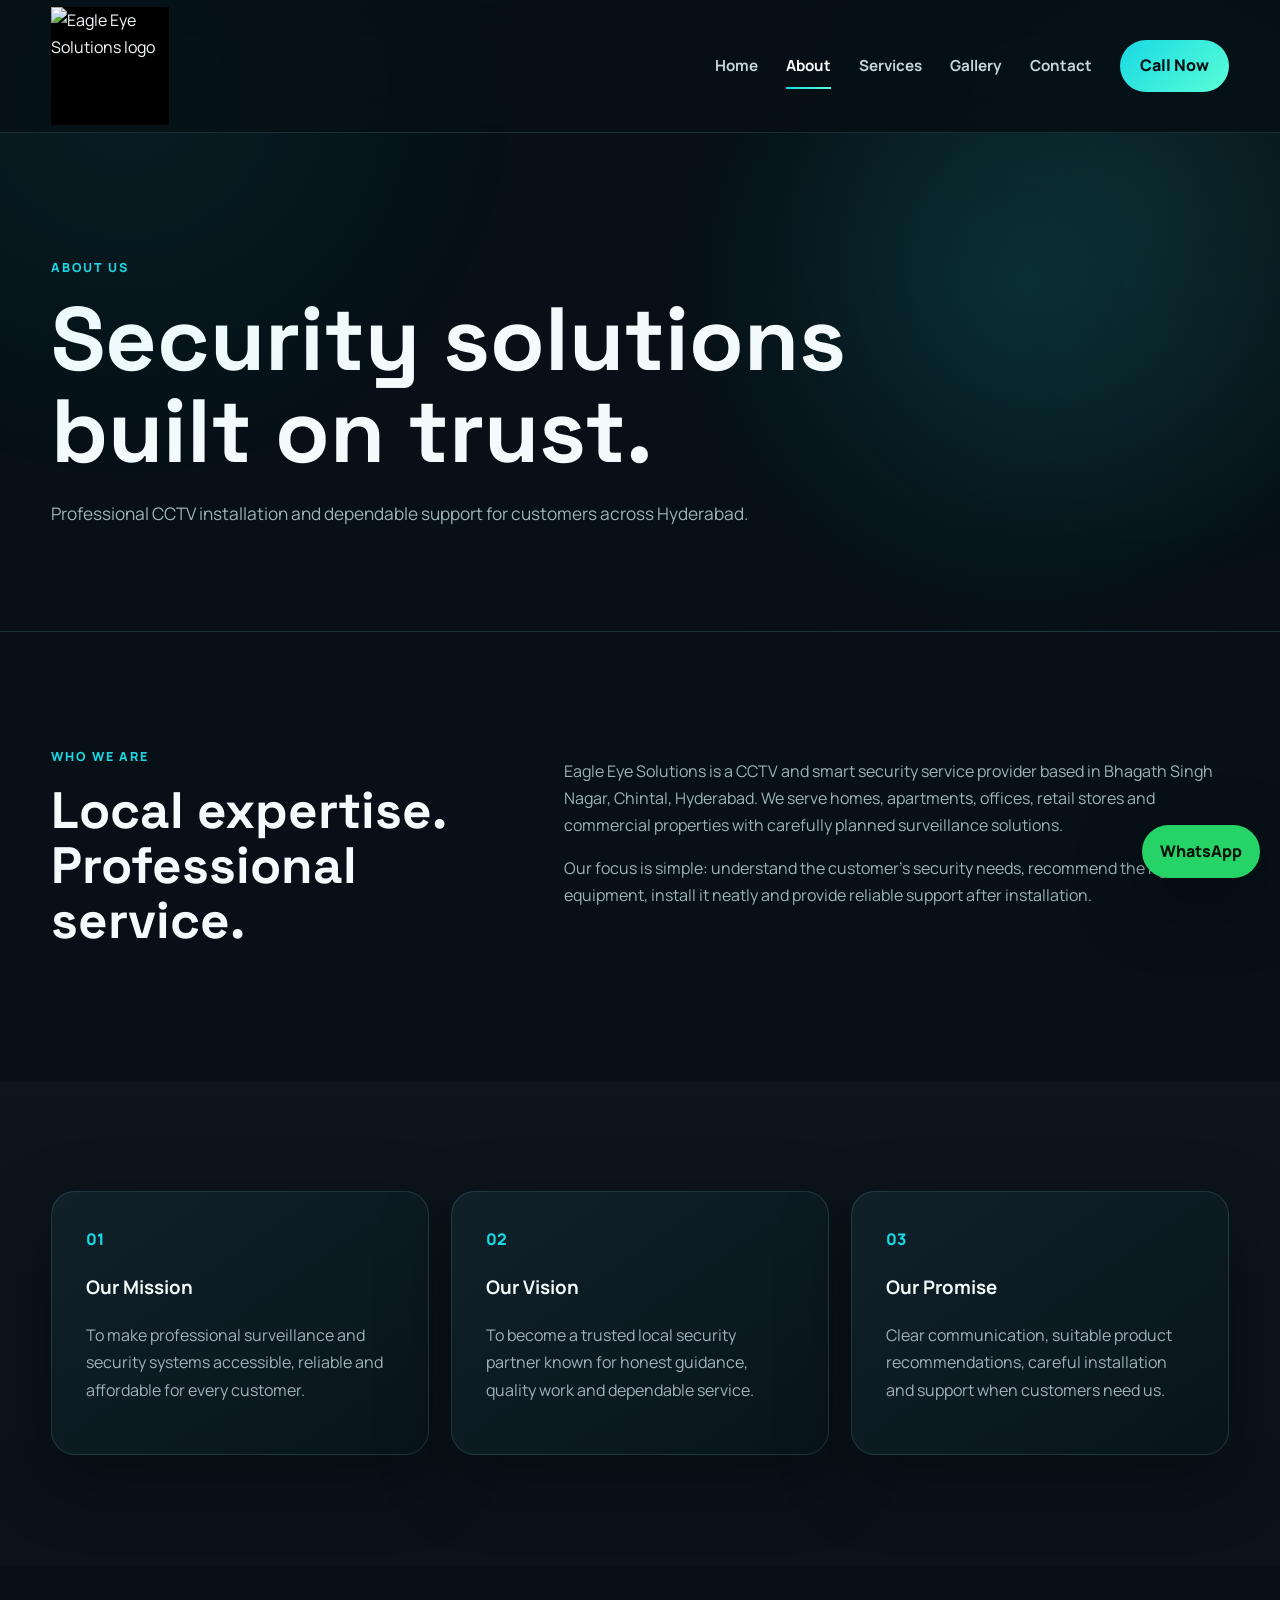
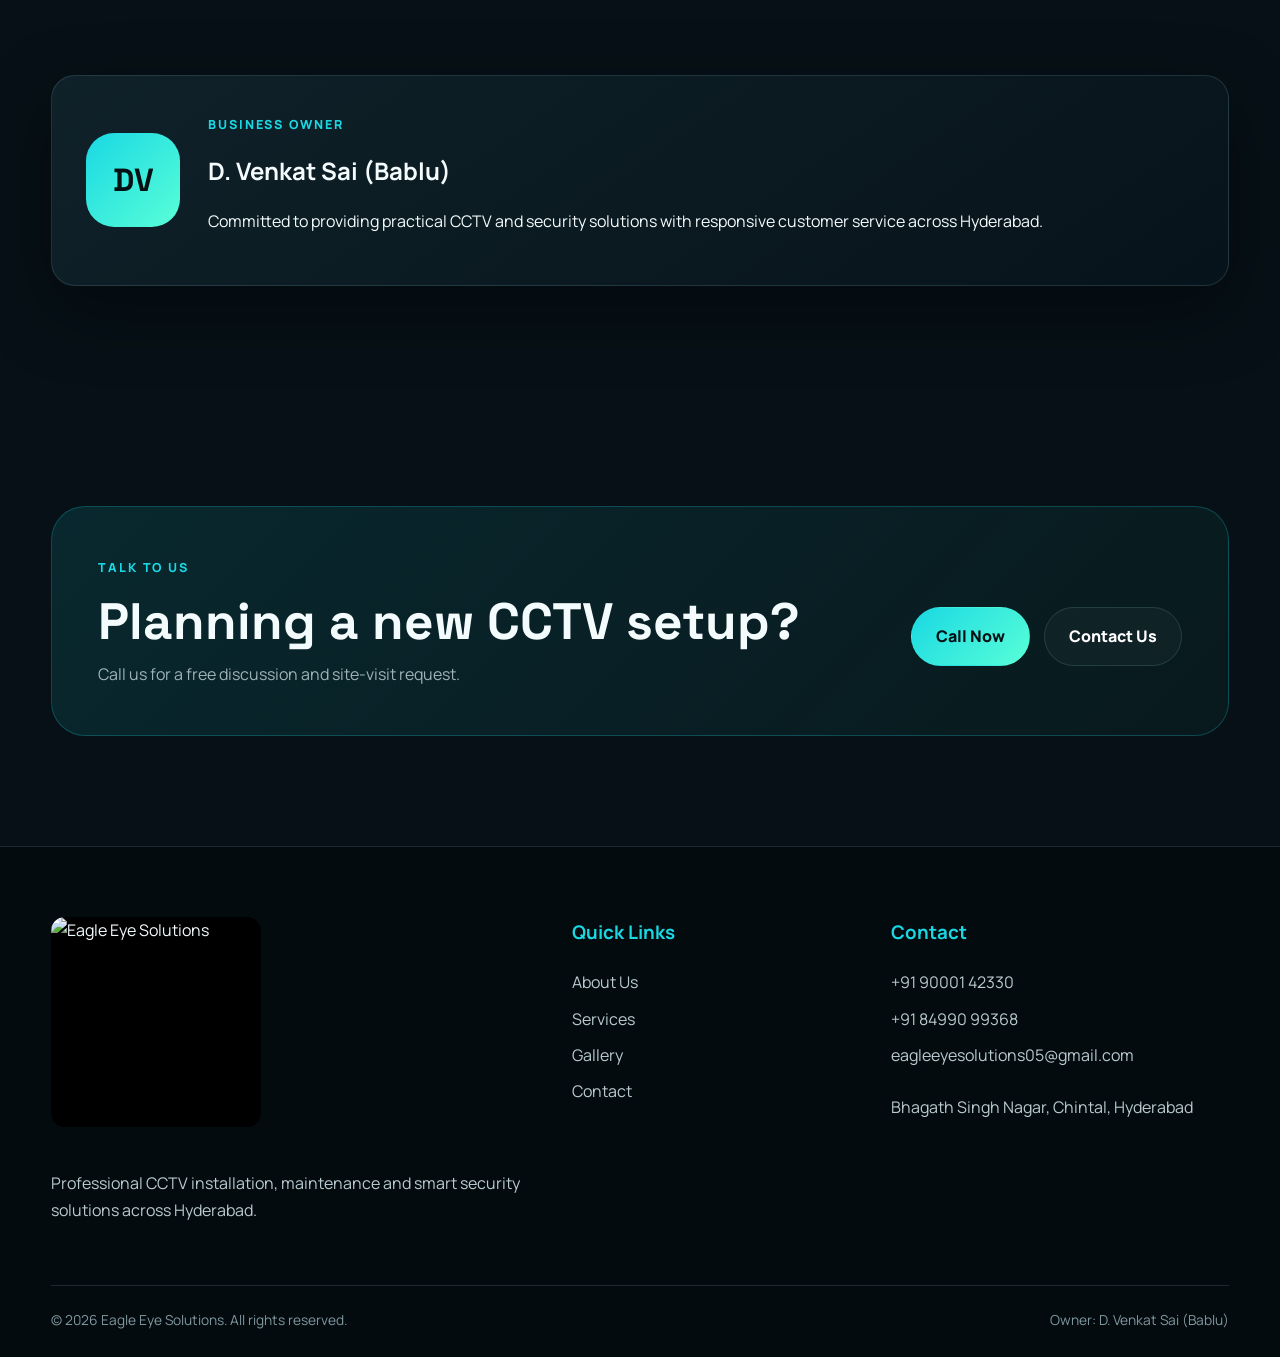
==== about.html @ 1515a349 "Add files via upload" ====
<!doctype html>
<html lang="en"><head>
<meta charset="utf-8"><meta name="viewport" content="width=device-width,initial-scale=1">
<title>About Us | Eagle Eye Solutions</title>
<meta name="description" content="Learn about Eagle Eye Solutions, a Hyderabad-based CCTV and security solutions provider led by D. Venkat Sai (Bablu).">

<link rel="preconnect" href="https://fonts.googleapis.com">
<link rel="preconnect" href="https://fonts.gstatic.com" crossorigin>
<link href="https://fonts.googleapis.com/css2?family=Manrope:wght@400;500;600;700;800&family=Space+Grotesk:wght@500;600;700&display=swap" rel="stylesheet">
<link rel="icon" href="favicon.ico">
<link rel="stylesheet" href="styles.css">
<script defer src="script.js"></script>

</head><body>

<header class="site-header" id="top">
  <div class="container nav-wrap">
    <a class="brand" href="index.html" aria-label="Eagle Eye Solutions home">
      <img src="assets/images/logo.jpg" alt="Eagle Eye Solutions logo">
    </a>
    <button class="menu-toggle" aria-label="Open navigation" aria-expanded="false">
      <span></span><span></span><span></span>
    </button>
    <nav class="main-nav" aria-label="Primary navigation">
      <a href="index.html">Home</a>
      <a href="about.html">About</a>
      <a href="services.html">Services</a>
      <a href="gallery.html">Gallery</a>
      <a href="contact.html">Contact</a>
    </nav>
    <a class="nav-call" href="tel:+919000142330">Call Now</a>
  </div>
</header>

<main>
<section class="page-hero"><div class="container reveal"><span class="eyebrow">About Us</span><h1>Security solutions built on trust.</h1><p>Professional CCTV installation and dependable support for customers across Hyderabad.</p></div></section>
<section class="section"><div class="container split">
  <div class="reveal"><span class="eyebrow">Who We Are</span><h2 class="section-title">Local expertise. Professional service.</h2></div>
  <div class="reveal"><p>Eagle Eye Solutions is a CCTV and smart security service provider based in Bhagath Singh Nagar, Chintal, Hyderabad. We serve homes, apartments, offices, retail stores and commercial properties with carefully planned surveillance solutions.</p><p>Our focus is simple: understand the customer's security needs, recommend the right equipment, install it neatly and provide reliable support after installation.</p></div>
</div></section>
<section class="section section-alt"><div class="container values-grid">
  <article class="value-card reveal"><span>01</span><h3>Our Mission</h3><p>To make professional surveillance and security systems accessible, reliable and affordable for every customer.</p></article>
  <article class="value-card reveal"><span>02</span><h3>Our Vision</h3><p>To become a trusted local security partner known for honest guidance, quality work and dependable service.</p></article>
  <article class="value-card reveal"><span>03</span><h3>Our Promise</h3><p>Clear communication, suitable product recommendations, careful installation and support when customers need us.</p></article>
</div></section>
<section class="section"><div class="container owner-card reveal">
  <div class="owner-badge">DV</div>
  <div><span class="eyebrow">Business Owner</span><h2>D. Venkat Sai (Bablu)</h2><p>Committed to providing practical CCTV and security solutions with responsive customer service across Hyderabad.</p></div>
</div></section>
<section class="section"><div class="container cta-panel reveal"><div><span class="eyebrow">Talk to Us</span><h2>Planning a new CCTV setup?</h2><p>Call us for a free discussion and site-visit request.</p></div><div class="cta-actions"><a class="btn btn-primary" href="tel:+919000142330">Call Now</a><a class="btn btn-secondary" href="contact.html">Contact Us</a></div></div></section>
</main>

<footer class="site-footer">
  <div class="container footer-grid">
    <div class="footer-brand">
      <img class="footer-full-logo" src="assets/images/logo.jpg" alt="Eagle Eye Solutions">
      <p>Professional CCTV installation, maintenance and smart security solutions across Hyderabad.</p>
    </div>
    <div>
      <h3>Quick Links</h3>
      <a href="about.html">About Us</a>
      <a href="services.html">Services</a>
      <a href="gallery.html">Gallery</a>
      <a href="contact.html">Contact</a>
    </div>
    <div>
      <h3>Contact</h3>
      <a href="tel:+919000142330">+91 90001 42330</a>
      <a href="tel:+918499099368">+91 84990 99368</a>
      <a href="mailto:eagleeyesolutions05@gmail.com">eagleeyesolutions05@gmail.com</a>
      <p>Bhagath Singh Nagar, Chintal, Hyderabad</p>
    </div>
  </div>
  <div class="container footer-bottom">
    <span>© <span data-current-year></span> Eagle Eye Solutions. All rights reserved.</span>
    <span>Owner: D. Venkat Sai (Bablu)</span>
  </div>
</footer>

<a class="floating-whatsapp" href="https://wa.me/919000142330?text=Hello%20Eagle%20Eye%20Solutions%2C%20I%20need%20a%20CCTV%20quotation." target="_blank" rel="noopener" aria-label="Chat on WhatsApp">
  <span>WhatsApp</span>
</a>
<button class="back-to-top" aria-label="Back to top">↑</button>

</body></html>
---- styles.css ----
:root{
  --bg:#061016;--bg-2:#0a151c;--panel:#0e1c24;--panel-2:#12242d;
  --text:#f4fbfc;--muted:#9fb2b9;--line:rgba(144,203,215,.16);
  --brand:#19d8e3;--brand-2:#59ffd7;--shadow:0 24px 70px rgba(0,0,0,.35);
  --radius:24px;--container:min(1180px,92vw);
}
*{box-sizing:border-box} html{scroll-behavior:smooth}
body{margin:0;font-family:Manrope,system-ui,sans-serif;background:var(--bg);color:var(--text);line-height:1.7;overflow-x:hidden}
body::before{content:"";position:fixed;inset:0;pointer-events:none;background:
radial-gradient(circle at 10% 10%,rgba(25,216,227,.07),transparent 28%),
radial-gradient(circle at 90% 20%,rgba(89,255,215,.05),transparent 30%)}
img{max-width:100%;display:block} a{color:inherit;text-decoration:none} button,input,textarea,select{font:inherit}
.container{width:var(--container);margin:auto}

.brand img{
  width:100%;
  height:100%;
  object-fit:contain;
  object-position:center;
  display:block;
  background:#000;
  border-radius:10px;
}
.footer-brand>img{
  width:210px;
  height:210px;
  object-fit:contain;
  object-position:center;
  display:block;
  background:#000;
  border-radius:14px;
  margin-bottom:18px;
}
@media(max-width:640px){
    .footer-brand>img{
    width:170px;
    height:170px;
  }
}

.site-header{position:sticky;top:0;z-index:100;background:rgba(6,16,22,.78);backdrop-filter:blur(18px);border-bottom:1px solid var(--line);transition:.3s}
.site-header.scrolled{box-shadow:0 12px 35px rgba(0,0,0,.25)}
.nav-wrap{min-height:132px;display:flex;align-items:center;gap:28px}







.brand{
  display:flex;
  align-items:center;
  width:118px;
  flex:0 0 118px;
}
.brand img{
  display:block;
  width:118px;
  height:118px;
  object-fit:contain;
  object-position:center;
  border-radius:0;
}
.footer-full-logo{
  display:block;
  width:240px;
  max-width:100%;
  height:auto;
  object-fit:contain;
  object-position:left center;
  margin-bottom:18px;
}

.main-nav{margin-left:auto;display:flex;gap:28px}
.main-nav a{font-weight:700;color:#c7d7dc;font-size:.95rem;position:relative}
.main-nav a::after{content:"";position:absolute;left:0;right:0;bottom:-10px;height:2px;background:linear-gradient(90deg,var(--brand),var(--brand-2));transform:scaleX(0);transition:.3s}
.main-nav a:hover,.main-nav a.active{color:white}.main-nav a:hover::after,.main-nav a.active::after{transform:scaleX(1)}
.nav-call,.btn{display:inline-flex;align-items:center;justify-content:center;border-radius:999px;font-weight:800;transition:.25s}
.nav-call{padding:12px 20px;color:#041014;background:linear-gradient(135deg,var(--brand),var(--brand-2));white-space:nowrap}
.nav-call:hover,.btn:hover{transform:translateY(-2px)}
.menu-toggle{display:none;margin-left:auto;background:none;border:0;padding:8px}
.menu-toggle span{display:block;width:27px;height:2px;background:white;margin:6px}
.hero{min-height:calc(100vh - 84px);display:grid;align-items:center;padding:72px 0;position:relative}
.hero::after{content:"";position:absolute;right:-10%;top:5%;width:48vw;height:48vw;border:1px solid rgba(25,216,227,.08);border-radius:50%}
.hero-grid{display:grid;grid-template-columns:1.04fr .96fr;gap:70px;align-items:center;position:relative;z-index:1}
.eyebrow{display:inline-block;color:var(--brand);font-weight:800;letter-spacing:.15em;text-transform:uppercase;font-size:.78rem;margin-bottom:16px}
.hero h1,.page-hero h1{font-family:"Space Grotesk",sans-serif;line-height:1.02;margin:0 0 22px}
.hero h1{font-size:clamp(3rem,6vw,6.2rem);max-width:850px}.hero h1 span{color:transparent;background:linear-gradient(90deg,var(--brand),var(--brand-2));background-clip:text}
.hero-copy>p{max-width:690px;color:var(--muted);font-size:1.08rem}
.hero-actions,.cta-actions{display:flex;gap:14px;flex-wrap:wrap;margin-top:32px}
.btn{padding:15px 24px;border:1px solid transparent;cursor:pointer}
.btn-primary{background:linear-gradient(135deg,var(--brand),var(--brand-2));color:#041014}
.btn-secondary{border-color:var(--line);background:rgba(255,255,255,.03);color:white}
.trust-row{display:flex;gap:28px;margin-top:40px;flex-wrap:wrap}.trust-row div{display:grid}.trust-row strong{font-size:1.1rem}.trust-row span{color:var(--muted);font-size:.86rem}
.hero-visual{position:relative;min-height:520px;display:grid;place-items:center}
.hero-card{width:min(100%,620px);background:linear-gradient(145deg,rgba(18,36,45,.9),rgba(8,20,27,.9));border:1px solid var(--line);border-radius:36px;padding:34px;box-shadow:var(--shadow);position:relative;z-index:2}
.hero-card svg{width:100%}.security-orbit{position:absolute;border:1px solid rgba(25,216,227,.2);border-radius:50%}.orbit-one{width:480px;height:480px}.orbit-two{width:360px;height:360px}
.mini-card{position:absolute;z-index:3;background:rgba(8,22,29,.88);border:1px solid var(--line);backdrop-filter:blur(12px);border-radius:18px;padding:14px 18px;box-shadow:var(--shadow);display:grid}
.mini-card span{font-size:.78rem;color:var(--muted)}.mini-card-a{left:-15px;top:80px}.mini-card-b{right:-10px;bottom:65px}
.logo-strip{border-block:1px solid var(--line);background:rgba(255,255,255,.02)}
.strip-grid{display:grid;grid-template-columns:repeat(5,1fr);gap:12px;padding:18px 0;text-align:center;color:#a8c4cb;font-weight:800;font-size:.82rem;letter-spacing:.08em;text-transform:uppercase}
.section{padding:110px 0}.section-alt{background:linear-gradient(180deg,rgba(255,255,255,.025),rgba(255,255,255,.01))}
.split{display:grid;grid-template-columns:.8fr 1.2fr;gap:70px;align-items:start}.split p{color:var(--muted)}
.section-title{font-family:"Space Grotesk",sans-serif;font-size:clamp(2.2rem,4vw,4rem);line-height:1.08;margin:0 0 22px}
.section-head{display:flex;align-items:end;justify-content:space-between;gap:20px;margin-bottom:45px}.section-head .section-title{margin:0}
.text-link{color:var(--brand);font-weight:800}
.cards-grid{display:grid;grid-template-columns:repeat(3,1fr);gap:20px}
.service-card,.value-card,.feature-item,.service-detail-card,.gallery-card,.note-card,.owner-card,.enquiry-form,.contact-info,.legal{
background:linear-gradient(145deg,rgba(18,36,45,.86),rgba(8,20,27,.9));border:1px solid var(--line);border-radius:var(--radius);box-shadow:var(--shadow)}
.service-card{padding:30px;min-height:260px;transition:.25s}.service-card:hover,.service-detail-card:hover,.gallery-card:hover{transform:translateY(-6px);border-color:rgba(25,216,227,.45)}
.service-icon{width:54px;height:54px;border-radius:16px;display:grid;place-items:center;background:linear-gradient(135deg,rgba(25,216,227,.2),rgba(89,255,215,.08));color:var(--brand);font-weight:800;margin-bottom:28px}
.service-card p,.feature-item p,.process-step p,.value-card p,.service-detail-card p,.gallery-copy p{color:var(--muted)}
.process-grid{display:grid;grid-template-columns:repeat(4,1fr);gap:20px}.process-step{padding:22px;border-top:1px solid var(--line)}.process-step span{color:var(--brand);font-weight:800}
.feature-grid{display:grid;grid-template-columns:repeat(4,1fr);gap:20px}.feature-item{padding:26px}.feature-item b{color:var(--brand);font-size:.85rem}
.cta-panel{padding:46px;border:1px solid rgba(25,216,227,.24);border-radius:34px;background:
linear-gradient(135deg,rgba(25,216,227,.12),rgba(89,255,215,.04));display:flex;align-items:center;justify-content:space-between;gap:30px}
.cta-panel h2{font-family:"Space Grotesk",sans-serif;font-size:clamp(2rem,4vw,3.6rem);line-height:1.08;margin:0 0 12px}.cta-panel p{margin:0;color:var(--muted)}
.page-hero{padding:120px 0 85px;border-bottom:1px solid var(--line);background:radial-gradient(circle at 80% 30%,rgba(25,216,227,.13),transparent 32%)}
.page-hero h1{font-size:clamp(3rem,7vw,6.5rem);max-width:920px}.page-hero p{color:var(--muted);max-width:730px;font-size:1.08rem}
.values-grid{display:grid;grid-template-columns:repeat(3,1fr);gap:22px}.value-card{padding:34px}.value-card span{color:var(--brand);font-weight:800}
.owner-card{padding:34px;display:flex;align-items:center;gap:28px}.owner-badge{width:94px;height:94px;border-radius:28px;display:grid;place-items:center;background:linear-gradient(135deg,var(--brand),var(--brand-2));color:#041014;font-family:"Space Grotesk";font-size:2rem;font-weight:800}
.owner-card h2{margin:0 0 8px}
.service-detail-grid{display:grid;grid-template-columns:repeat(3,1fr);gap:22px}.service-detail-card{padding:30px;transition:.25s}.service-detail-card span{color:var(--brand);font-weight:800}.service-detail-card a{color:var(--brand);font-weight:800}
.industry-grid{display:grid;grid-template-columns:repeat(4,1fr);gap:16px}.industry{border:1px solid var(--line);border-radius:18px;padding:28px;text-align:center;font-weight:800;background:rgba(255,255,255,.02)}
.gallery-grid{display:grid;grid-template-columns:repeat(2,1fr);gap:24px}.gallery-card{overflow:hidden;transition:.25s}.gallery-placeholder{background:#0b171e}.gallery-placeholder svg{display:block;width:100%}.gallery-copy{padding:26px}.gallery-copy span{color:var(--brand);font-size:.8rem;font-weight:800;text-transform:uppercase}
.note-card,.legal{padding:34px}.note-card code{color:var(--brand)}
.contact-grid{display:grid;grid-template-columns:.9fr 1.1fr;gap:28px}.contact-info,.enquiry-form{padding:34px}.contact-list{display:grid;gap:14px;margin:28px 0}.contact-list a,.contact-list>div{display:grid;padding:18px;border:1px solid var(--line);border-radius:16px;background:rgba(255,255,255,.02)}.contact-list small{color:var(--muted)}.contact-list strong{word-break:break-word}
.map-placeholder{min-height:220px;border:1px dashed rgba(25,216,227,.35);border-radius:20px;display:grid;place-items:center;text-align:center;color:var(--muted);padding:20px;background:radial-gradient(circle,rgba(25,216,227,.08),transparent 60%)}
.enquiry-form{display:grid;gap:16px}.enquiry-form h2{margin:0}.enquiry-form label{display:grid;gap:7px;color:#d8e7eb;font-weight:700}.enquiry-form input,.enquiry-form textarea,.enquiry-form select{width:100%;border:1px solid var(--line);background:#071319;color:white;border-radius:14px;padding:14px;outline:none}.enquiry-form input:focus,.enquiry-form textarea:focus,.enquiry-form select:focus{border-color:var(--brand)}.form-note{font-size:.82rem;color:var(--muted)}
.legal h2{margin-top:28px}.legal p{color:var(--muted)}
.site-footer{border-top:1px solid var(--line);padding:70px 0 26px;background:#040b0f}.footer-grid{display:grid;grid-template-columns:1.4fr .8fr 1fr;gap:48px}




.footer-brand p{color:var(--muted);max-width:470px}.footer-grid>div{display:flex;flex-direction:column;gap:9px}.footer-grid h3{margin:0 0 12px;color:var(--brand)}.footer-grid a,.footer-grid p{color:#b9cbd0}.footer-bottom{margin-top:45px;padding-top:22px;border-top:1px solid var(--line);display:flex;justify-content:space-between;gap:15px;color:#7f989f;font-size:.86rem}
.floating-whatsapp{position:fixed;right:20px;bottom:22px;background:#25d366;color:#031008;border-radius:999px;padding:13px 18px;font-weight:900;z-index:90;box-shadow:var(--shadow)}
.back-to-top{position:fixed;right:20px;bottom:82px;width:42px;height:42px;border:1px solid var(--line);border-radius:50%;background:#0c1c24;color:white;opacity:0;pointer-events:none;transition:.2s;z-index:90}.back-to-top.show{opacity:1;pointer-events:auto}
.reveal{opacity:0;transform:translateY(28px);transition:opacity .65s ease,transform .65s ease}.reveal.visible{opacity:1;transform:none}
@media(max-width:980px){
  .nav-call{display:none}.menu-toggle{display:block}.main-nav{position:absolute;top:84px;left:4vw;right:4vw;margin:0;display:none;flex-direction:column;background:#0a171e;border:1px solid var(--line);padding:22px;border-radius:20px;box-shadow:var(--shadow)}.main-nav.open{display:flex}
  .hero-grid,.split,.contact-grid{grid-template-columns:1fr}.hero-visual{min-height:450px}.cards-grid,.service-detail-grid{grid-template-columns:repeat(2,1fr)}.process-grid,.feature-grid{grid-template-columns:repeat(2,1fr)}.values-grid{grid-template-columns:1fr}.cta-panel{align-items:flex-start;flex-direction:column}.footer-grid{grid-template-columns:1fr 1fr}.strip-grid{grid-template-columns:repeat(3,1fr)}
}
@media(max-width:640px){
  .section{padding:78px 0}.nav-wrap{min-height:74px}.brand img{height:50px}.main-nav{top:74px}
  .hero{padding:46px 0}.hero-grid{gap:35px}.hero h1{font-size:clamp(2.8rem,15vw,4.4rem)}.hero-visual{min-height:320px}.hero-card{padding:10px}.mini-card{display:none}.security-orbit{display:none}
  .cards-grid,.service-detail-grid,.process-grid,.feature-grid,.industry-grid,.gallery-grid,.footer-grid{grid-template-columns:1fr}.strip-grid{grid-template-columns:1fr 1fr}.section-head,.footer-bottom{align-items:flex-start;flex-direction:column}.owner-card{align-items:flex-start;flex-direction:column}.cta-panel{padding:28px}.floating-whatsapp span{display:none}.floating-whatsapp{width:54px;height:54px;padding:0;display:grid;place-items:center}.floating-whatsapp::after{content:"WA";font-weight:900}
}

@media(max-width:640px){
  
  
  
  
}

@media(max-width:640px){
  .nav-wrap{min-height:96px}
  .brand{width:82px;flex-basis:82px}
  .brand img{width:82px;height:82px}
  .main-nav{top:96px}
  .footer-full-logo{width:190px}
}
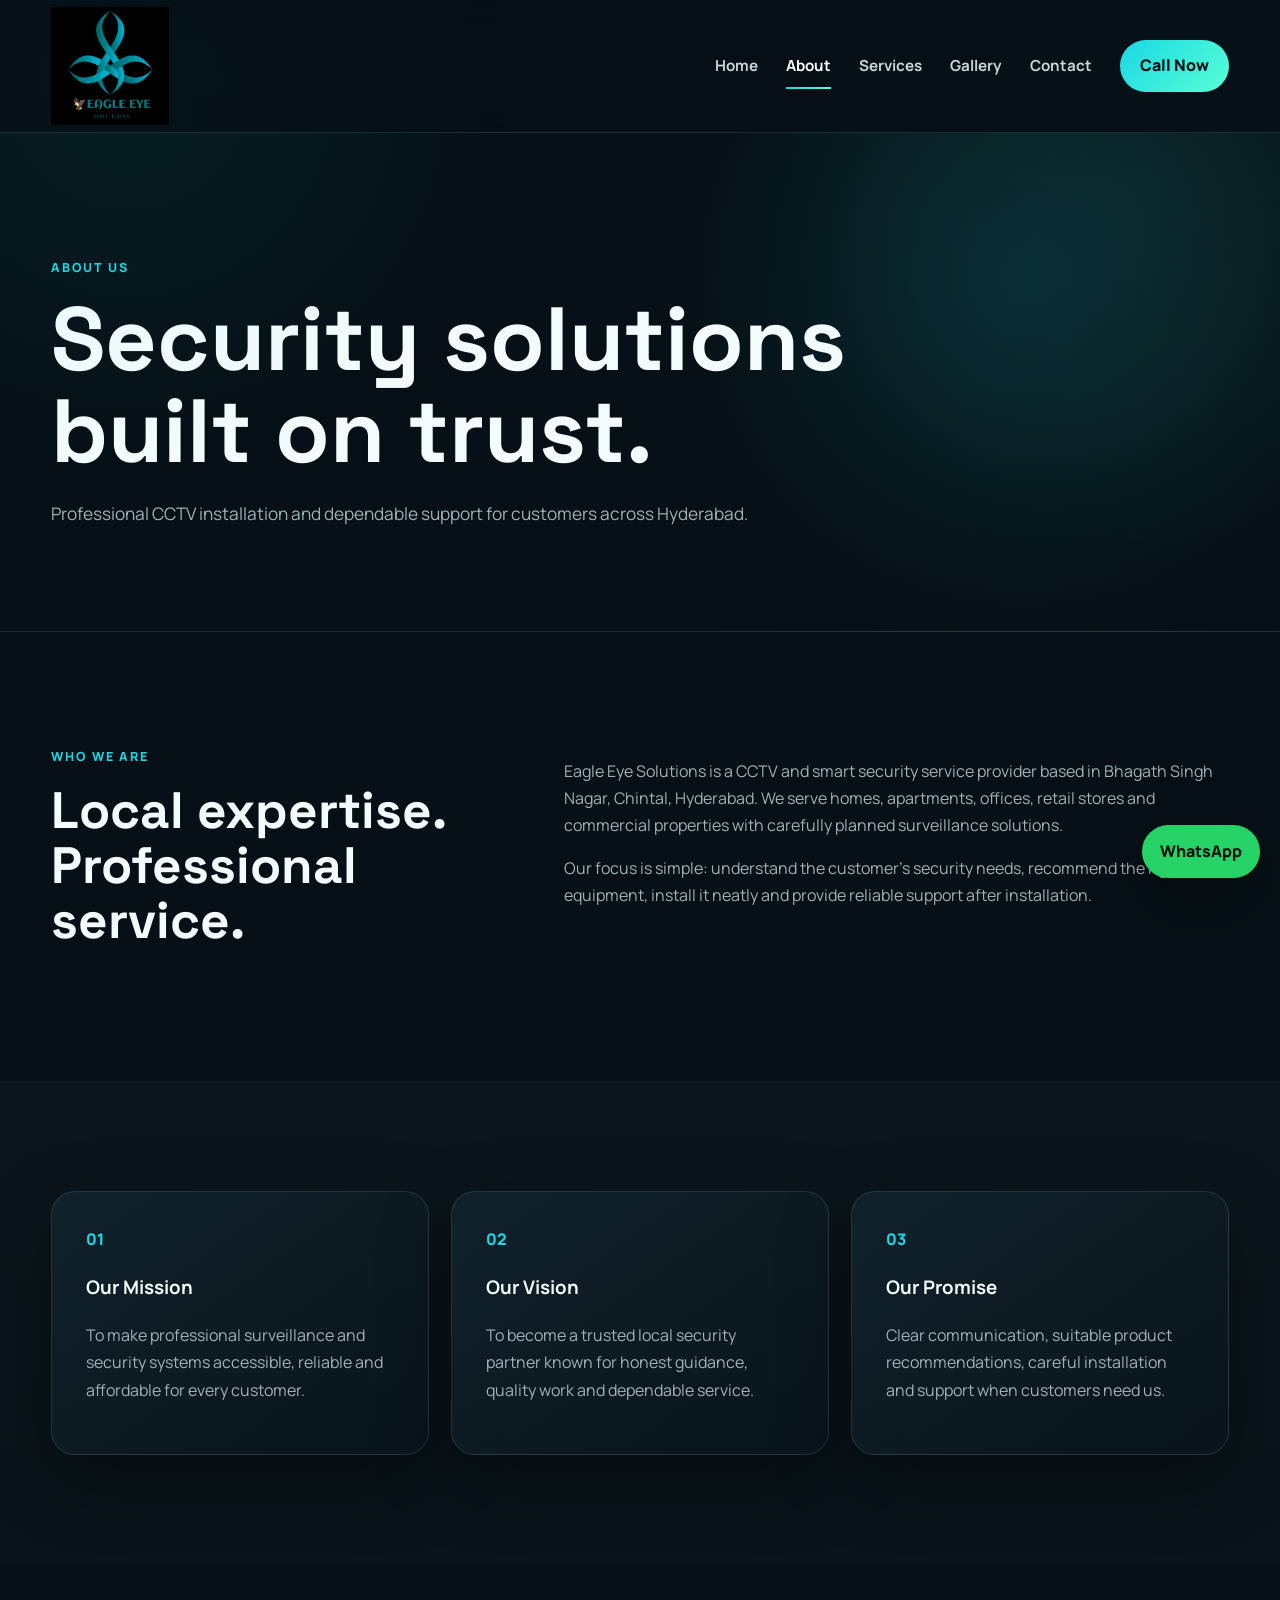
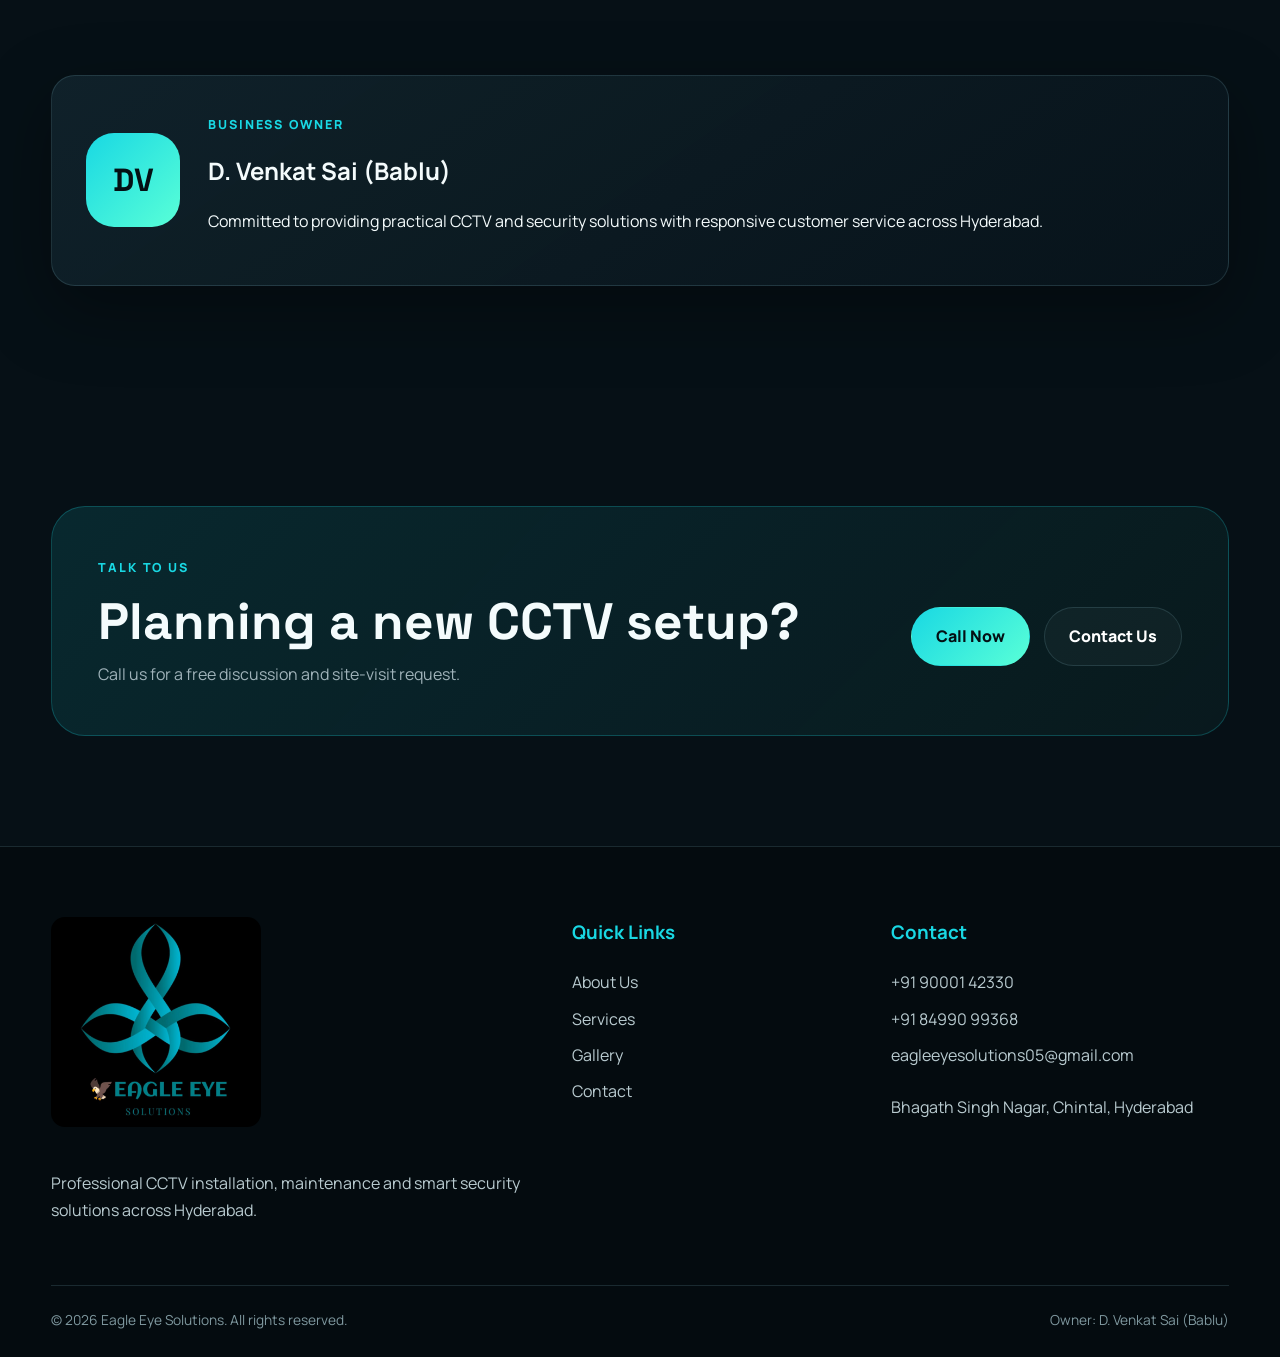
==== commit d9d7c18c: "Update about.html" ====
--- a/about.html
+++ b/about.html
@@ -7,7 +7,8 @@
 <link rel="preconnect" href="https://fonts.googleapis.com">
 <link rel="preconnect" href="https://fonts.gstatic.com" crossorigin>
 <link href="https://fonts.googleapis.com/css2?family=Manrope:wght@400;500;600;700;800&family=Space+Grotesk:wght@500;600;700&display=swap" rel="stylesheet">
-<link rel="icon" href="favicon.ico">
+
+<link rel="icon" type="image/png" href="eagle_eye_favicon.png">
 <link rel="stylesheet" href="styles.css">
 <script defer src="script.js"></script>
 
